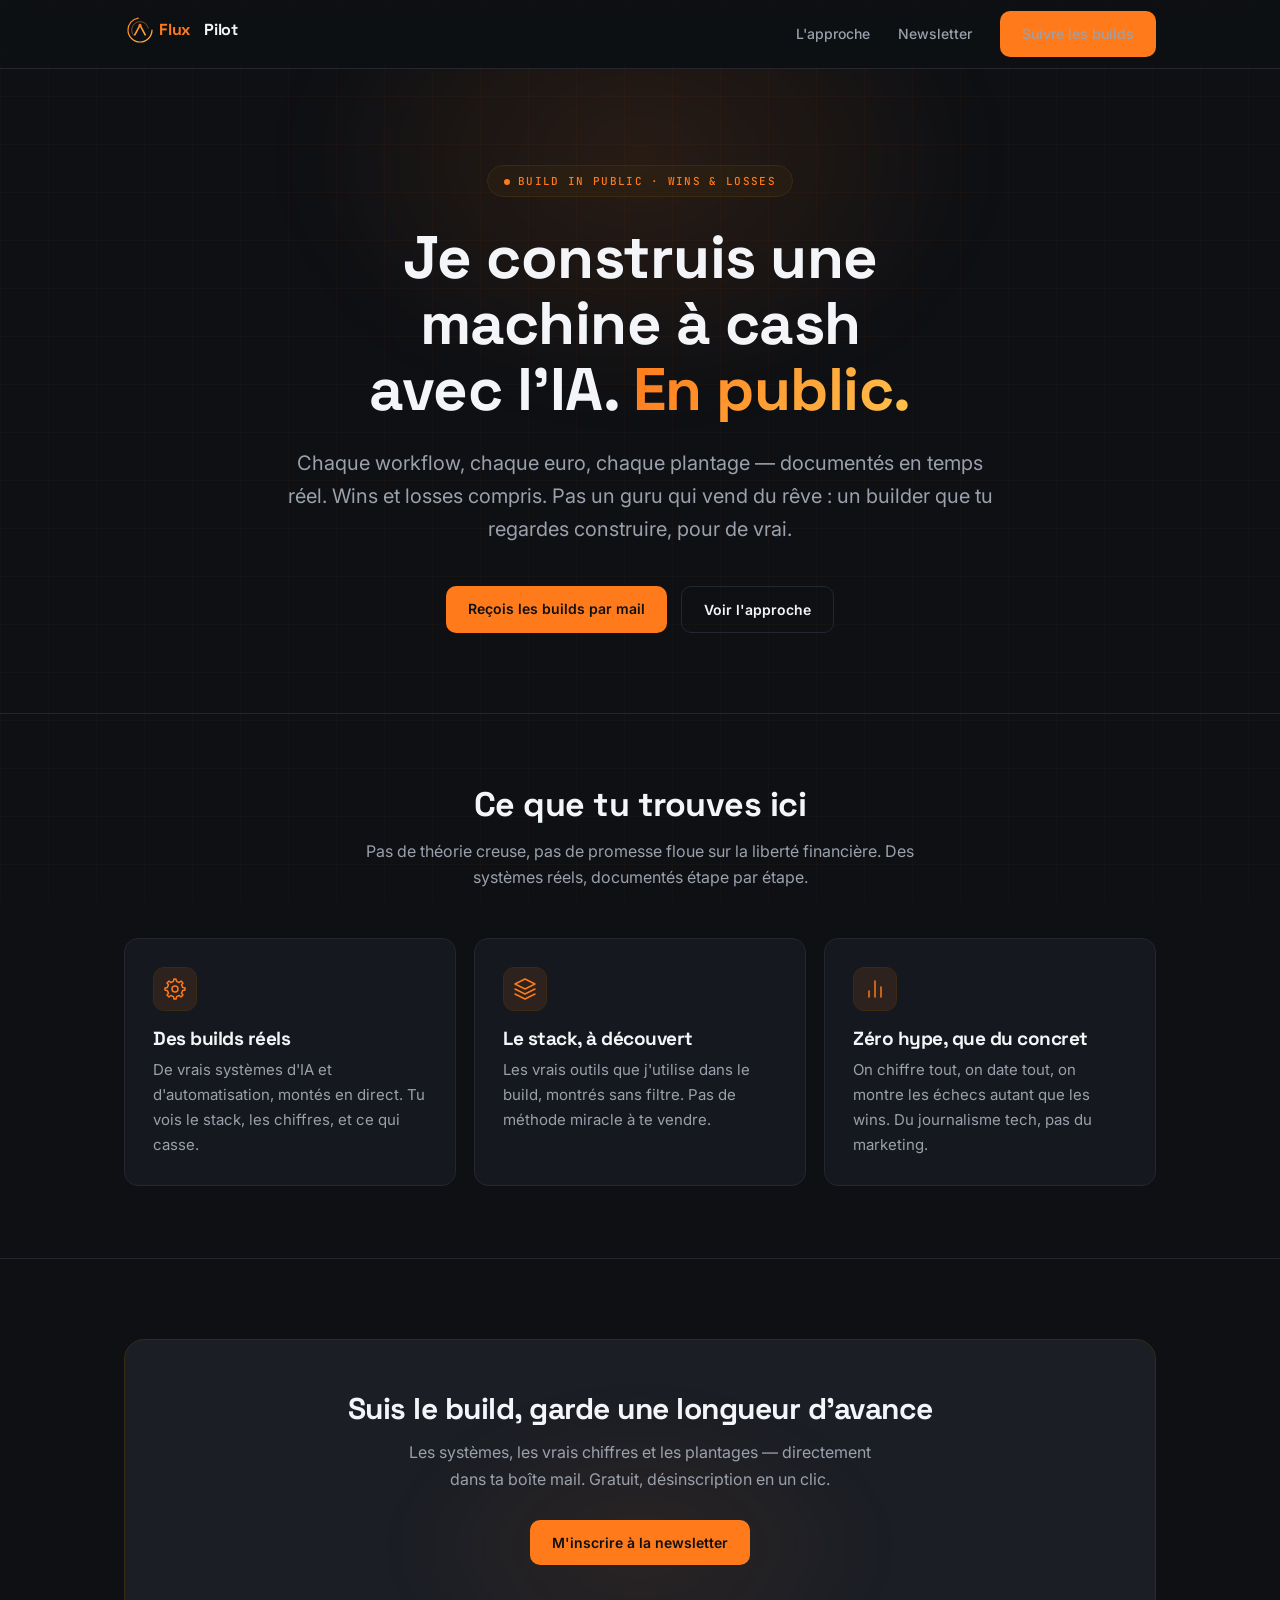
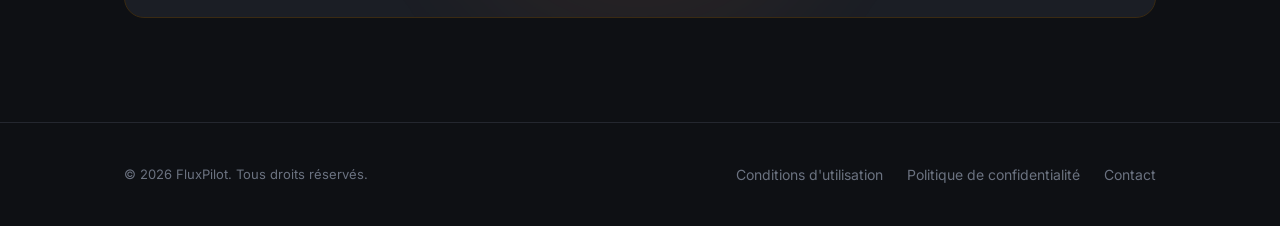
==== index.html @ 5d00cdc0 "FluxPilot landing — initial deploy" ====
<!DOCTYPE html>
<html lang="fr">
<head>
<meta charset="UTF-8">
<meta name="viewport" content="width=device-width, initial-scale=1.0">
<title>FluxPilot — l'IA et l'automatisation, en build-in-public</title>
<meta name="description" content="FluxPilot : je construis des systèmes d'IA et d'automatisation qui tournent tout seuls, en public. Workflows, revenus, erreurs — partagés en temps réel.">
<link rel="icon" href="assets/favicon.png">
<link rel="preconnect" href="https://fonts.googleapis.com">
<link rel="preconnect" href="https://fonts.gstatic.com" crossorigin>
<link href="https://fonts.googleapis.com/css2?family=Space+Grotesk:wght@600;700&family=Inter:ital,opsz,wght@0,14..32,400;0,14..32,500;0,14..32,600&family=JetBrains+Mono:wght@400;500&display=swap" rel="stylesheet">
<link rel="stylesheet" href="style.css">
</head>
<body>

<header>
  <div class="wrap nav">
    <a href="./" aria-label="FluxPilot">
      <svg width="176" height="32" viewBox="0 0 220 40" fill="none" xmlns="http://www.w3.org/2000/svg">
        <defs>
          <linearGradient id="fp-wlg" x1="0" y1="0" x2="40" y2="40" gradientUnits="userSpaceOnUse">
            <stop offset="0%" stop-color="#FF7A1A"/><stop offset="100%" stop-color="#FFC24D"/>
          </linearGradient>
        </defs>
        <circle cx="20" cy="20" r="15" stroke="url(#fp-wlg)" stroke-width="1.5" stroke-dasharray="68 26" stroke-linecap="round" fill="none"/>
        <circle cx="20" cy="20" r="10.5" stroke="url(#fp-wlg)" stroke-width="1" stroke-dasharray="38 28" stroke-linecap="round" fill="none" opacity="0.5" transform="rotate(140 20 20)"/>
        <path d="M13.5 26 L20 14 L26.5 26" stroke="url(#fp-wlg)" stroke-width="2" stroke-linecap="round" stroke-linejoin="round" fill="none"/>
        <circle cx="20" cy="14" r="1.8" fill="#FF7A1A"/>
        <text x="44" y="26" font-family="'Space Grotesk',sans-serif" font-size="20" font-weight="700" fill="#FF7A1A" letter-spacing="-0.3">Flux</text>
        <text x="100" y="26" font-family="'Space Grotesk',sans-serif" font-size="20" font-weight="700" fill="#F3F5F8" letter-spacing="-0.3">Pilot</text>
      </svg>
    </a>
    <nav class="nav-links">
      <a href="#approche" class="nav-approche">L'approche</a>
      <a href="#newsletter">Newsletter</a>
      <a class="btn" href="#newsletter">Suivre les builds</a>
    </nav>
  </div>
</header>

<main>
  <section class="hero">
    <div class="wrap">
      <span class="eyebrow"><span class="dot-pulse"></span>Build in public · wins &amp; losses</span>
      <h1>Je construis une machine à cash avec l'IA. <span class="grad">En public.</span></h1>
      <p class="sub">Chaque workflow, chaque euro, chaque plantage — documentés en temps réel. Wins et losses compris. Pas un guru qui vend du rêve&nbsp;: un builder que tu regardes construire, pour de vrai.</p>
      <div class="cta-row">
        <a class="btn" href="#newsletter">Reçois les builds par mail</a>
        <a class="btn btn-ghost" href="#approche">Voir l'approche</a>
      </div>
    </div>
  </section>

  <section class="block" id="approche">
    <div class="wrap">
      <div class="section-head">
        <h2>Ce que tu trouves ici</h2>
        <p>Pas de théorie creuse, pas de promesse floue sur la liberté financière. Des systèmes réels, documentés étape par étape.</p>
      </div>
      <div class="cards">
        <div class="card">
          <div class="ico">
            <svg viewBox="0 0 24 24" xmlns="http://www.w3.org/2000/svg" aria-hidden="true">
              <path d="M12 15a3 3 0 1 0 0-6 3 3 0 0 0 0 6Z"/>
              <path d="M19.622 10.395l-1.097-2.65L20 6l-2-2-1.735 1.483-2.707-1.113L12.935 2h-1.954l-.632 2.401-2.645 1.115L6 4 4 6l1.453 1.789-1.08 2.657L2 11v2l2.401.655L5.516 16.3 4 18l2 2 1.791-1.46 2.669 1.072L11 22h2l.641-2.41 2.662-1.136L18 20l2-2-1.464-1.803 1.087-2.668L22 13v-2l-2.378-.605Z"/>
            </svg>
          </div>
          <h3>Des builds réels</h3>
          <p>De vrais systèmes d'IA et d'automatisation, montés en direct. Tu vois le stack, les chiffres, et ce qui casse.</p>
        </div>
        <div class="card">
          <div class="ico">
            <svg viewBox="0 0 24 24" xmlns="http://www.w3.org/2000/svg" aria-hidden="true">
              <path d="M12 2L2 7l10 5 10-5-10-5Z"/>
              <path d="M2 17l10 5 10-5"/>
              <path d="M2 12l10 5 10-5"/>
            </svg>
          </div>
          <h3>Le stack, à découvert</h3>
          <p>Les vrais outils que j'utilise dans le build, montrés sans filtre. Pas de méthode miracle à te vendre.</p>
        </div>
        <div class="card">
          <div class="ico">
            <svg viewBox="0 0 24 24" xmlns="http://www.w3.org/2000/svg" aria-hidden="true">
              <path d="M18 20V10"/>
              <path d="M12 20V4"/>
              <path d="M6 20v-6"/>
            </svg>
          </div>
          <h3>Zéro hype, que du concret</h3>
          <p>On chiffre tout, on date tout, on montre les échecs autant que les wins. Du journalisme tech, pas du marketing.</p>
        </div>
      </div>
    </div>
  </section>

  <section class="block">
    <div class="wrap">
      <div class="news" id="newsletter">
        <h2>Suis le build, garde une longueur d'avance</h2>
        <p>Les systèmes, les vrais chiffres et les plantages — directement dans ta boîte mail. Gratuit, désinscription en un clic.</p>
        <a class="btn" href="https://jimmys-newsletter-4930be.beehiiv.com/subscribe">M'inscrire à la newsletter</a>
      </div>
    </div>
  </section>
</main>

<footer>
  <div class="wrap foot">
    <span class="copy">© 2026 FluxPilot. Tous droits réservés.</span>
    <nav class="foot-links">
      <a href="terms.html">Conditions d'utilisation</a>
      <a href="privacy.html">Politique de confidentialité</a>
      <a href="mailto:contact.fluxpilot@gmail.com">Contact</a>
    </nav>
  </div>
</footer>

</body>
</html>
---- style.css ----
/* ─── FluxPilot v2 — Dark + Orange futuriste ──────────────────────────────── */
/* JetBrains Mono est maintenant chargée via <link> dans le HTML — pas de @import ici */

:root{
  /* Fond & surfaces */
  --bg:#0E1014;
  --surface:#15181E;
  --surface-raised:#1B1E25;
  /* Bordures */
  --border:#24272F;
  --border-warm:#3A2A12;
  /* Orange */
  --accent:#FF7A1A;
  --accent-light:#FF9D4D;
  --amber:#FFC24D;
  /* Texte */
  --text-primary:#F3F5F8;
  --text-secondary:#9AA1AC;
  --text-tertiary:#6B7280;
  /* Layout */
  --maxw:1080px;
  --radius-card:14px;
  --radius-btn:10px;
}

*{box-sizing:border-box;margin:0;padding:0}
html{scroll-behavior:smooth}
body{
  background:var(--bg);
  color:var(--text-primary);
  font-family:'Inter',system-ui,sans-serif;
  font-size:16px;
  line-height:1.65;
  -webkit-font-smoothing:antialiased;
}
/* Grille globale persistante — position:fixed pour traverser toutes les sections */
body::before{
  content:"";
  position:fixed;
  inset:0;
  z-index:0;
  pointer-events:none;
  background-image:
    linear-gradient(rgba(255,122,26,.03) 1px,transparent 1px),
    linear-gradient(90deg,rgba(255,122,26,.03) 1px,transparent 1px);
  background-size:48px 48px;
}
/* Tout le contenu au-dessus de la grille */
header,main,footer{position:relative;z-index:1}
.wrap{max-width:var(--maxw);margin:0 auto;padding:0 24px}
h1,h2,h3{font-family:'Space Grotesk','Inter',sans-serif;line-height:1.1;letter-spacing:-0.5px}
a{color:var(--accent);text-decoration:none;transition:color .15s}
a:hover{color:var(--accent-light);opacity:1}

/* ─── Header ───────────────────────────────────────────────────────────────── */
header{
  position:sticky;top:0;z-index:10;
  background:rgba(14,16,20,.88);
  backdrop-filter:blur(12px);
  -webkit-backdrop-filter:blur(12px);
  border-bottom:1px solid var(--border);
}
.nav{display:flex;align-items:center;justify-content:space-between;height:68px}
.nav-links{display:flex;align-items:center;gap:28px}
.nav-links a{color:var(--text-secondary);font-size:14px;font-weight:500;transition:color .15s}
.nav-links a:hover{color:var(--text-primary)}

/* ─── Boutons ───────────────────────────────────────────────────────────────── */
.btn{
  display:inline-block;
  font-family:'Inter';font-weight:600;font-size:14px;
  padding:11px 22px;border-radius:var(--radius-btn);border:none;cursor:pointer;
  background:var(--accent);
  color:#0E1014;
  transition:transform .15s ease,box-shadow .15s ease,background .15s;
}
.btn:hover{
  background:var(--accent-light);
  color:#0E1014;
  transform:translateY(-1px);
  box-shadow:0 6px 28px rgba(255,122,26,.28);
  opacity:1;
}
.btn-ghost{
  background:transparent;
  border:1px solid var(--border);
  color:var(--text-primary);
}
.btn-ghost:hover{
  border-color:var(--accent);
  color:var(--accent);
  box-shadow:none;
  background:rgba(255,122,26,.06);
  transform:none;
}

/* ─── Hero ──────────────────────────────────────────────────────────────────── */
.hero{
  padding:96px 0 80px;
  text-align:center;
  position:relative;
  overflow:hidden;
}
/* Halo orange centré très subtil */
.hero::before{
  content:"";
  position:absolute;top:-160px;left:50%;
  transform:translateX(-50%);
  width:700px;height:500px;
  background:radial-gradient(closest-side,rgba(255,122,26,.12),transparent);
  filter:blur(32px);
  z-index:0;
  pointer-events:none;
}
.hero>*{position:relative;z-index:1}

/* Eyebrow — mono uppercase discret */
.eyebrow{
  display:inline-block;
  font-family:'JetBrains Mono','Space Mono',monospace;
  font-size:11px;font-weight:500;letter-spacing:.12em;text-transform:uppercase;
  color:var(--accent);
  border:1px solid var(--border-warm);
  border-radius:999px;
  padding:6px 16px;
  margin-bottom:28px;
  background:rgba(58,42,18,.3);
}

.hero h1{
  font-size:clamp(34px,6vw,60px);
  font-weight:700;
  max-width:14ch;
  margin:0 auto 24px;
}
.hero h1 .grad{
  background:linear-gradient(120deg,var(--accent),var(--amber));
  -webkit-background-clip:text;
  background-clip:text;
  -webkit-text-fill-color:transparent;
}
.hero p.sub{
  font-size:clamp(16px,2.4vw,20px);
  color:var(--text-secondary);
  max-width:56ch;
  margin:0 auto 40px;
}
.cta-row{display:flex;gap:14px;justify-content:center;flex-wrap:wrap}

/* ─── Point animé orange (détail futuriste sobre) ──────────────────────────── */
.dot-pulse{
  display:inline-block;
  width:6px;height:6px;border-radius:50%;
  background:var(--accent);
  margin-right:8px;
  vertical-align:middle;
  animation:pulse-dot 2.4s ease-in-out infinite;
}
@keyframes pulse-dot{
  0%,100%{opacity:1;transform:scale(1)}
  50%{opacity:.4;transform:scale(.7)}
}

/* ─── Sections ──────────────────────────────────────────────────────────────── */
section.block{padding:72px 0;border-top:1px solid var(--border)}
.section-head{text-align:center;max-width:60ch;margin:0 auto 48px}
.section-head h2{font-size:clamp(26px,4vw,34px);margin-bottom:14px}
.section-head p{color:var(--text-secondary)}

/* ─── Cards ─────────────────────────────────────────────────────────────────── */
.cards{display:grid;grid-template-columns:repeat(auto-fit,minmax(240px,1fr));gap:18px}
.card{
  background:var(--surface);
  border:1px solid var(--border);
  border-radius:var(--radius-card);
  padding:28px;
  transition:border-color .2s,box-shadow .2s;
}
.card:hover{
  border-color:var(--border-warm);
  box-shadow:0 0 0 1px rgba(255,122,26,.1),inset 0 1px 0 rgba(255,122,26,.04);
}
.card .ico{
  width:44px;height:44px;border-radius:11px;
  display:flex;align-items:center;justify-content:center;
  background:rgba(255,122,26,.1);
  border:1px solid var(--border-warm);
  margin-bottom:18px;
}
.card .ico svg{
  width:24px;height:24px;
  stroke:var(--accent);
  fill:none;
  stroke-width:1.5;
  stroke-linecap:round;
  stroke-linejoin:round;
  flex-shrink:0;
}
.card h3{font-size:19px;margin-bottom:8px}
.card p{color:var(--text-secondary);font-size:15px}

/* ─── Newsletter block ──────────────────────────────────────────────────────── */
.news{
  background:var(--surface-raised);
  border:1px solid var(--border-warm);
  border-radius:20px;
  padding:52px 36px;
  text-align:center;
  margin:8px 0;
  position:relative;
  overflow:hidden;
}
/* Subtil halo derrière le bloc */
.news::before{
  content:"";
  position:absolute;bottom:-80px;left:50%;
  transform:translateX(-50%);
  width:500px;height:300px;
  background:radial-gradient(closest-side,rgba(255,122,26,.07),transparent);
  filter:blur(24px);
  pointer-events:none;
}
.news>*{position:relative;z-index:1}
.news h2{font-size:clamp(24px,4vw,30px);margin-bottom:14px}
.news p{color:var(--text-secondary);max-width:48ch;margin:0 auto 28px}

/* ─── Footer ────────────────────────────────────────────────────────────────── */
footer{border-top:1px solid var(--border);padding:40px 0;margin-top:24px}
.foot{display:flex;align-items:center;justify-content:space-between;flex-wrap:wrap;gap:18px}
.foot-links{display:flex;gap:24px;flex-wrap:wrap}
.foot-links a{color:var(--text-tertiary);font-size:14px;transition:color .15s}
.foot-links a:hover{color:var(--text-secondary)}
.foot .copy{color:var(--text-tertiary);font-size:13px}

/* ─── Pages légales ─────────────────────────────────────────────────────────── */
.legal{padding:56px 0 72px;max-width:760px}
.legal h1{font-size:clamp(28px,5vw,40px);margin-bottom:8px}
.legal h2{font-size:21px;margin:36px 0 10px;color:var(--text-primary)}
.legal h3{font-size:17px;margin:22px 0 8px;color:var(--text-secondary)}
.legal p{color:var(--text-secondary);margin-bottom:12px}
.legal ul{color:var(--text-secondary);margin:0 0 14px 22px}
.legal li{margin-bottom:6px}
.legal a{color:var(--accent)}
.legal a:hover{color:var(--accent-light)}
.back{
  display:inline-flex;align-items:center;gap:6px;
  margin-bottom:28px;
  color:var(--text-tertiary);
  font-size:14px;
  transition:color .15s;
}
.back:hover{color:var(--accent)}

/* ─── Responsive ────────────────────────────────────────────────────────────── */
@media(max-width:640px){
  .nav-links{gap:16px}
  .news{padding:36px 20px}
  .hero{padding:72px 0 56px}
  section.block{padding:52px 0}
}
/* Nav mobile < 480px : masque le lien secondaire, réduit le gap */
@media(max-width:480px){
  .nav-links .nav-approche{display:none}
  .nav-links{gap:12px}
  .nav-links a{font-size:13px}
  .btn{font-size:13px;padding:9px 16px}
}
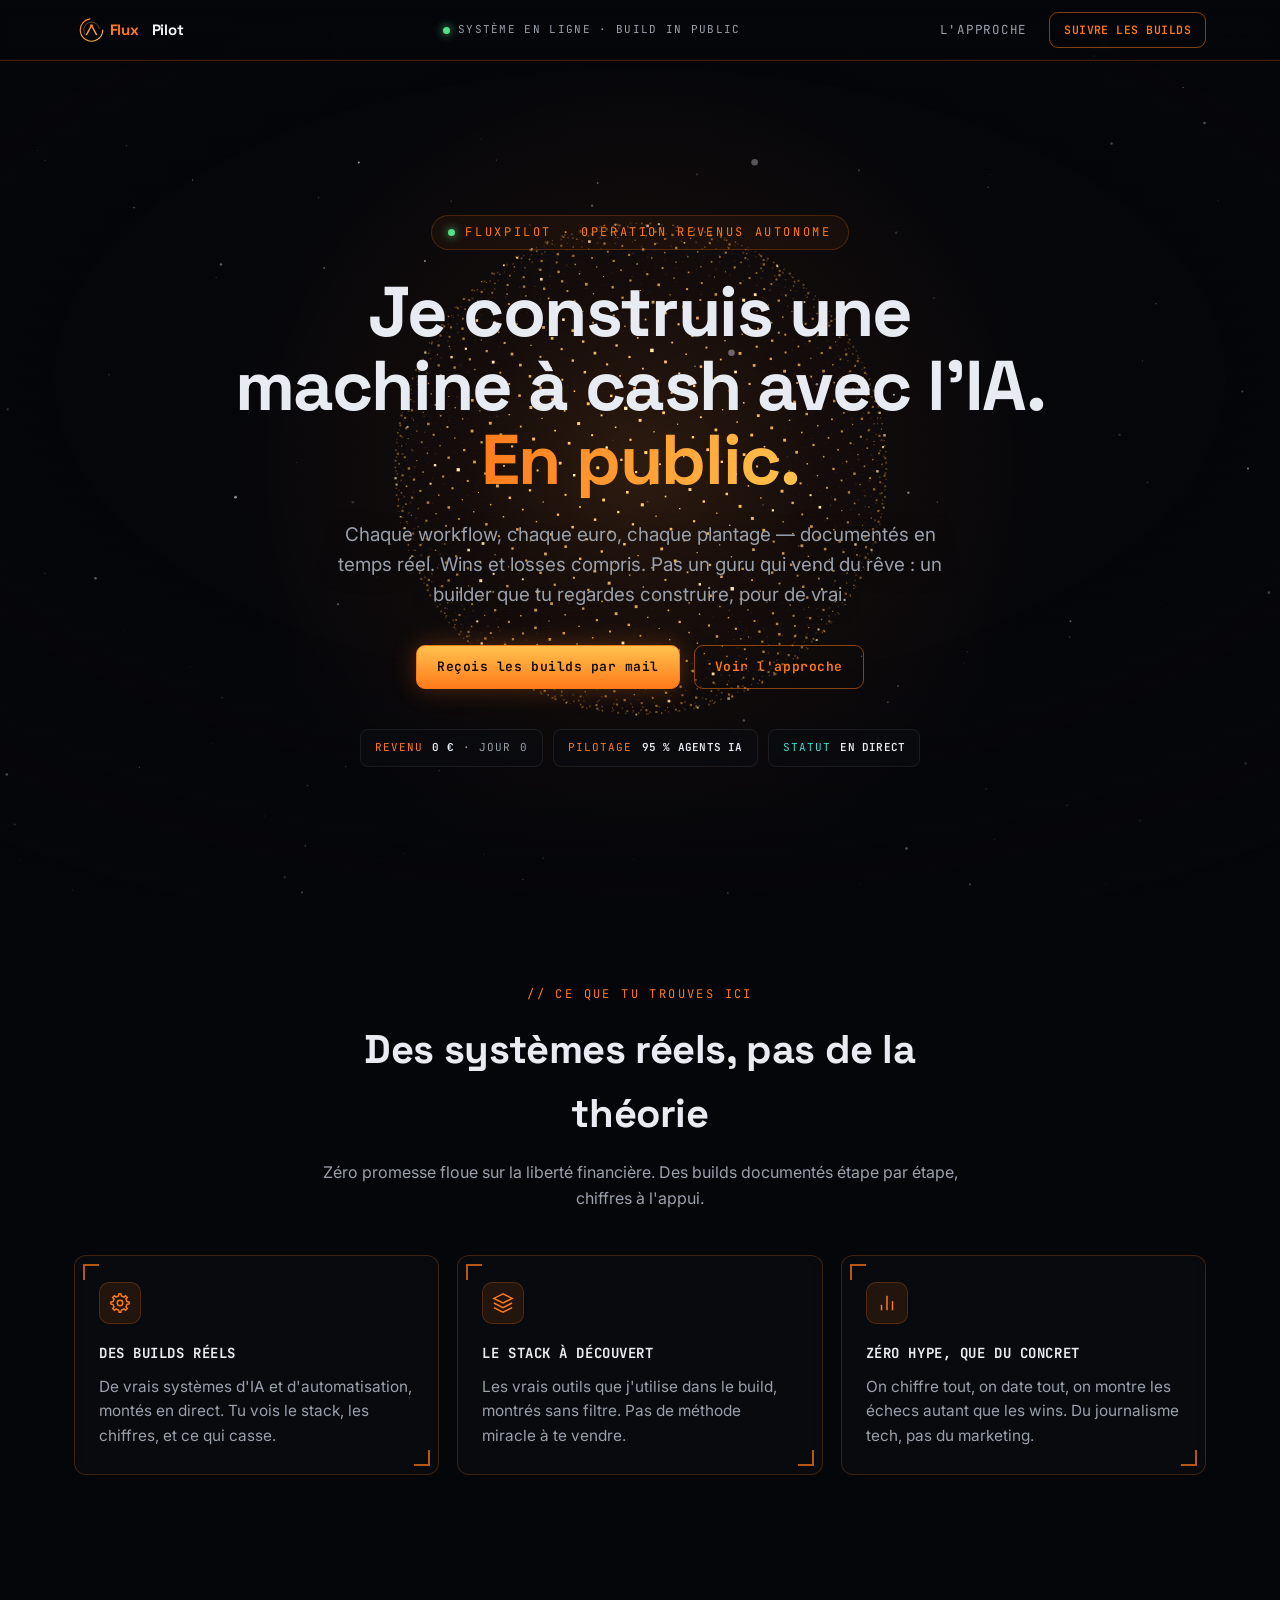
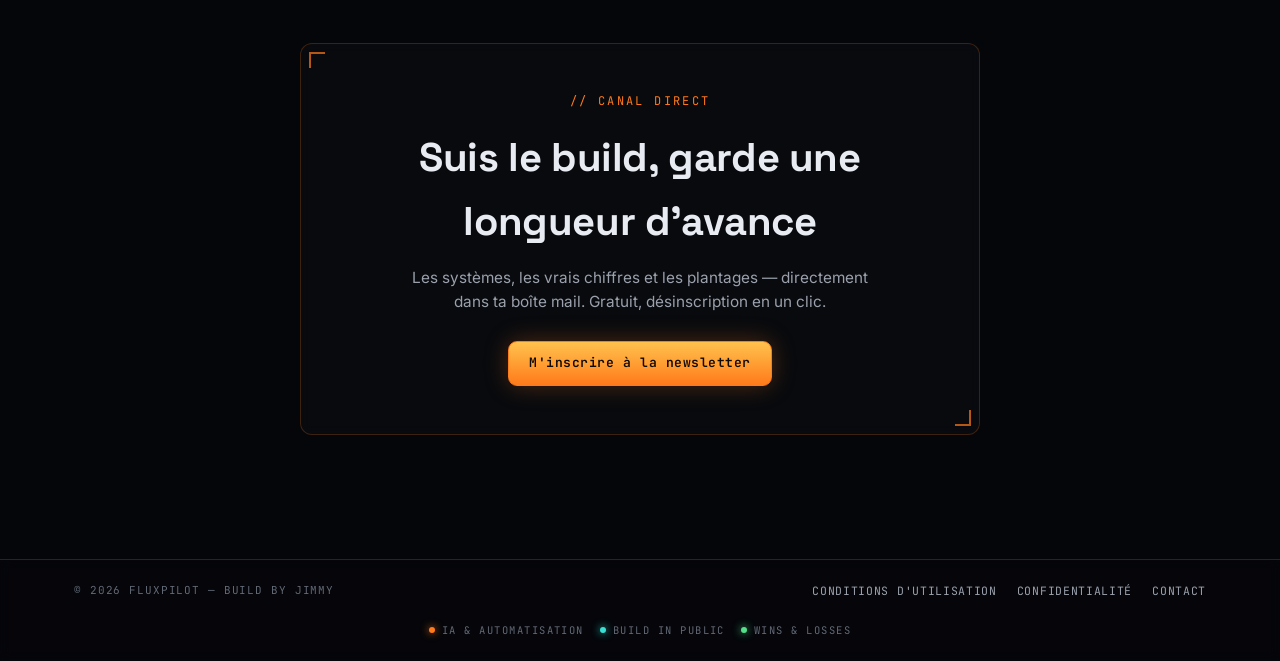
==== commit 59b3b0b2: "FluxPilot v3 — refonte DA Cortana (HUD JARVIS, orbe nuage de points 3D)" ====
--- a/index.html
+++ b/index.html
@@ -8,15 +8,18 @@
 <link rel="icon" href="assets/favicon.png">
 <link rel="preconnect" href="https://fonts.googleapis.com">
 <link rel="preconnect" href="https://fonts.gstatic.com" crossorigin>
-<link href="https://fonts.googleapis.com/css2?family=Space+Grotesk:wght@600;700&family=Inter:ital,opsz,wght@0,14..32,400;0,14..32,500;0,14..32,600&family=JetBrains+Mono:wght@400;500&display=swap" rel="stylesheet">
+<link href="https://fonts.googleapis.com/css2?family=Space+Grotesk:wght@600;700&family=Inter:opsz,wght@14..32,400;14..32,500;14..32,600&family=JetBrains+Mono:wght@400;500;600&display=swap" rel="stylesheet">
 <link rel="stylesheet" href="style.css">
 </head>
 <body>
 
+<canvas id="bg-orb" aria-hidden="true"></canvas>
+<div class="scanlines" aria-hidden="true"></div>
+
 <header>
   <div class="wrap nav">
-    <a href="./" aria-label="FluxPilot">
-      <svg width="176" height="32" viewBox="0 0 220 40" fill="none" xmlns="http://www.w3.org/2000/svg">
+    <a class="brand-tag" href="./" aria-label="FluxPilot">
+      <svg width="170" height="30" viewBox="0 0 220 40" fill="none" xmlns="http://www.w3.org/2000/svg">
         <defs>
           <linearGradient id="fp-wlg" x1="0" y1="0" x2="40" y2="40" gradientUnits="userSpaceOnUse">
             <stop offset="0%" stop-color="#FF7A1A"/><stop offset="100%" stop-color="#FFC24D"/>
@@ -30,10 +33,10 @@
         <text x="100" y="26" font-family="'Space Grotesk',sans-serif" font-size="20" font-weight="700" fill="#F3F5F8" letter-spacing="-0.3">Pilot</text>
       </svg>
     </a>
+    <span class="status-pill"><span class="dot"></span>Système en ligne · build in public</span>
     <nav class="nav-links">
       <a href="#approche" class="nav-approche">L'approche</a>
-      <a href="#newsletter">Newsletter</a>
-      <a class="btn" href="#newsletter">Suivre les builds</a>
+      <a class="btn btn-ghost btn-sm" href="#newsletter">Suivre les builds</a>
     </nav>
   </div>
 </header>
@@ -41,12 +44,17 @@
 <main>
   <section class="hero">
     <div class="wrap">
-      <span class="eyebrow"><span class="dot-pulse"></span>Build in public · wins &amp; losses</span>
+      <span class="eyebrow"><span class="dot-pulse"></span>FluxPilot · opération revenus autonome</span>
       <h1>Je construis une machine à cash avec l'IA. <span class="grad">En public.</span></h1>
       <p class="sub">Chaque workflow, chaque euro, chaque plantage — documentés en temps réel. Wins et losses compris. Pas un guru qui vend du rêve&nbsp;: un builder que tu regardes construire, pour de vrai.</p>
       <div class="cta-row">
         <a class="btn" href="#newsletter">Reçois les builds par mail</a>
         <a class="btn btn-ghost" href="#approche">Voir l'approche</a>
+      </div>
+      <div class="readout">
+        <span class="chip"><span class="k">REVENU</span> <b>0 €</b> · jour 0</span>
+        <span class="chip"><span class="k">PILOTAGE</span> <b>95 % agents IA</b></span>
+        <span class="chip cy"><span class="k">STATUT</span> <b>EN DIRECT</b></span>
       </div>
     </div>
   </section>
@@ -54,37 +62,34 @@
   <section class="block" id="approche">
     <div class="wrap">
       <div class="section-head">
-        <h2>Ce que tu trouves ici</h2>
-        <p>Pas de théorie creuse, pas de promesse floue sur la liberté financière. Des systèmes réels, documentés étape par étape.</p>
+        <span class="label">// ce que tu trouves ici</span>
+        <h2>Des systèmes réels, pas de la théorie</h2>
+        <p>Zéro promesse floue sur la liberté financière. Des builds documentés étape par étape, chiffres à l'appui.</p>
       </div>
       <div class="cards">
-        <div class="card">
+        <div class="panel">
           <div class="ico">
             <svg viewBox="0 0 24 24" xmlns="http://www.w3.org/2000/svg" aria-hidden="true">
-              <path d="M12 15a3 3 0 1 0 0-6 3 3 0 0 0 0 6Z"/>
-              <path d="M19.622 10.395l-1.097-2.65L20 6l-2-2-1.735 1.483-2.707-1.113L12.935 2h-1.954l-.632 2.401-2.645 1.115L6 4 4 6l1.453 1.789-1.08 2.657L2 11v2l2.401.655L5.516 16.3 4 18l2 2 1.791-1.46 2.669 1.072L11 22h2l.641-2.41 2.662-1.136L18 20l2-2-1.464-1.803 1.087-2.668L22 13v-2l-2.378-.605Z"/>
+              <circle cx="12" cy="12" r="3"/>
+              <path d="M19.6 10.4l-1.1-2.7L20 6l-2-2-1.7 1.5-2.7-1.1L12.9 2h-2l-.6 2.4-2.6 1.1L6 4 4 6l1.5 1.8-1.1 2.6L2 11v2l2.4.7L5.5 16.3 4 18l2 2 1.8-1.5 2.7 1.1L11 22h2l.6-2.4 2.7-1.1L18 20l2-2-1.5-1.8 1.1-2.7L22 13v-2z"/>
             </svg>
           </div>
           <h3>Des builds réels</h3>
           <p>De vrais systèmes d'IA et d'automatisation, montés en direct. Tu vois le stack, les chiffres, et ce qui casse.</p>
         </div>
-        <div class="card">
+        <div class="panel">
           <div class="ico">
             <svg viewBox="0 0 24 24" xmlns="http://www.w3.org/2000/svg" aria-hidden="true">
-              <path d="M12 2L2 7l10 5 10-5-10-5Z"/>
-              <path d="M2 17l10 5 10-5"/>
-              <path d="M2 12l10 5 10-5"/>
+              <path d="M12 2L2 7l10 5 10-5-10-5Z"/><path d="M2 17l10 5 10-5"/><path d="M2 12l10 5 10-5"/>
             </svg>
           </div>
-          <h3>Le stack, à découvert</h3>
+          <h3>Le stack à découvert</h3>
           <p>Les vrais outils que j'utilise dans le build, montrés sans filtre. Pas de méthode miracle à te vendre.</p>
         </div>
-        <div class="card">
+        <div class="panel">
           <div class="ico">
             <svg viewBox="0 0 24 24" xmlns="http://www.w3.org/2000/svg" aria-hidden="true">
-              <path d="M18 20V10"/>
-              <path d="M12 20V4"/>
-              <path d="M6 20v-6"/>
+              <path d="M18 20V10"/><path d="M12 20V4"/><path d="M6 20v-6"/>
             </svg>
           </div>
           <h3>Zéro hype, que du concret</h3>
@@ -94,9 +99,10 @@
     </div>
   </section>
 
-  <section class="block">
+  <section class="block" id="newsletter">
     <div class="wrap">
-      <div class="news" id="newsletter">
+      <div class="panel news">
+        <span class="label">// canal direct</span>
         <h2>Suis le build, garde une longueur d'avance</h2>
         <p>Les systèmes, les vrais chiffres et les plantages — directement dans ta boîte mail. Gratuit, désinscription en un clic.</p>
         <a class="btn" href="https://jimmys-newsletter-4930be.beehiiv.com/subscribe">M'inscrire à la newsletter</a>
@@ -106,15 +112,23 @@
 </main>
 
 <footer>
-  <div class="wrap foot">
-    <span class="copy">© 2026 FluxPilot. Tous droits réservés.</span>
-    <nav class="foot-links">
-      <a href="terms.html">Conditions d'utilisation</a>
-      <a href="privacy.html">Politique de confidentialité</a>
-      <a href="mailto:contact.fluxpilot@gmail.com">Contact</a>
-    </nav>
+  <div class="wrap">
+    <div class="foot">
+      <span class="copy">© 2026 FluxPilot — build by Jimmy</span>
+      <nav class="foot-links">
+        <a href="terms.html">Conditions d'utilisation</a>
+        <a href="privacy.html">Confidentialité</a>
+        <a href="mailto:contact.fluxpilot@gmail.com">Contact</a>
+      </nav>
+    </div>
+    <div class="channels">
+      <i><b class="c-or"></b>IA &amp; Automatisation</i>
+      <i><b class="c-cy"></b>Build in public</i>
+      <i><b class="c-gr"></b>Wins &amp; losses</i>
+    </div>
   </div>
 </footer>
 
+<script src="orb.js" defer></script>
 </body>
 </html>
--- a/style.css
+++ b/style.css
@@ -1,267 +1,162 @@
-/* ─── FluxPilot v2 — Dark + Orange futuriste ──────────────────────────────── */
-/* JetBrains Mono est maintenant chargée via <link> dans le HTML — pas de @import ici */
-
+/* FluxPilot — design system HUD (DA Cortana : JARVIS, orange sur noir profond) */
 :root{
-  /* Fond & surfaces */
-  --bg:#0E1014;
-  --surface:#15181E;
-  --surface-raised:#1B1E25;
-  /* Bordures */
-  --border:#24272F;
-  --border-warm:#3A2A12;
-  /* Orange */
-  --accent:#FF7A1A;
-  --accent-light:#FF9D4D;
-  --amber:#FFC24D;
-  /* Texte */
-  --text-primary:#F3F5F8;
-  --text-secondary:#9AA1AC;
-  --text-tertiary:#6B7280;
-  /* Layout */
-  --maxw:1080px;
-  --radius-card:14px;
-  --radius-btn:10px;
+  --bg:#05060a;
+  --panel:rgba(12,14,19,0.62);
+  --panel-solid:#0b0d12;
+  --orange:#ff7a1a;
+  --amber:#ffc24d;
+  --orange-dim:rgba(255,122,26,0.5);
+  --cyan:#39e0d2;
+  --red:#ff5252;
+  --green:#54e08a;
+  --text:#e8ebf1;
+  --muted:#9aa1ac;
+  --dim:#626a76;
+  --line:rgba(255,122,26,0.22);
+  --line-soft:rgba(255,255,255,0.07);
+  --mono:'JetBrains Mono',ui-monospace,'SFMono-Regular',Menlo,Consolas,monospace;
+  --disp:'Space Grotesk',var(--mono);
+  --body:'Inter',system-ui,sans-serif;
+  --maxw:1180px;
 }
 
-*{box-sizing:border-box;margin:0;padding:0}
+*{box-sizing:border-box}
 html{scroll-behavior:smooth}
 body{
-  background:var(--bg);
-  color:var(--text-primary);
-  font-family:'Inter',system-ui,sans-serif;
-  font-size:16px;
-  line-height:1.65;
-  -webkit-font-smoothing:antialiased;
-}
-/* Grille globale persistante — position:fixed pour traverser toutes les sections */
-body::before{
-  content:"";
-  position:fixed;
-  inset:0;
-  z-index:0;
-  pointer-events:none;
-  background-image:
-    linear-gradient(rgba(255,122,26,.03) 1px,transparent 1px),
-    linear-gradient(90deg,rgba(255,122,26,.03) 1px,transparent 1px);
-  background-size:48px 48px;
-}
-/* Tout le contenu au-dessus de la grille */
-header,main,footer{position:relative;z-index:1}
-.wrap{max-width:var(--maxw);margin:0 auto;padding:0 24px}
-h1,h2,h3{font-family:'Space Grotesk','Inter',sans-serif;line-height:1.1;letter-spacing:-0.5px}
-a{color:var(--accent);text-decoration:none;transition:color .15s}
-a:hover{color:var(--accent-light);opacity:1}
-
-/* ─── Header ───────────────────────────────────────────────────────────────── */
-header{
-  position:sticky;top:0;z-index:10;
-  background:rgba(14,16,20,.88);
-  backdrop-filter:blur(12px);
-  -webkit-backdrop-filter:blur(12px);
-  border-bottom:1px solid var(--border);
-}
-.nav{display:flex;align-items:center;justify-content:space-between;height:68px}
-.nav-links{display:flex;align-items:center;gap:28px}
-.nav-links a{color:var(--text-secondary);font-size:14px;font-weight:500;transition:color .15s}
-.nav-links a:hover{color:var(--text-primary)}
-
-/* ─── Boutons ───────────────────────────────────────────────────────────────── */
-.btn{
-  display:inline-block;
-  font-family:'Inter';font-weight:600;font-size:14px;
-  padding:11px 22px;border-radius:var(--radius-btn);border:none;cursor:pointer;
-  background:var(--accent);
-  color:#0E1014;
-  transition:transform .15s ease,box-shadow .15s ease,background .15s;
-}
-.btn:hover{
-  background:var(--accent-light);
-  color:#0E1014;
-  transform:translateY(-1px);
-  box-shadow:0 6px 28px rgba(255,122,26,.28);
-  opacity:1;
-}
-.btn-ghost{
-  background:transparent;
-  border:1px solid var(--border);
-  color:var(--text-primary);
-}
-.btn-ghost:hover{
-  border-color:var(--accent);
-  color:var(--accent);
-  box-shadow:none;
-  background:rgba(255,122,26,.06);
-  transform:none;
+  margin:0;background:var(--bg);color:var(--text);
+  font-family:var(--body);line-height:1.6;
+  -webkit-font-smoothing:antialiased;overflow-x:hidden;
 }
 
-/* ─── Hero ──────────────────────────────────────────────────────────────────── */
-.hero{
-  padding:96px 0 80px;
-  text-align:center;
-  position:relative;
-  overflow:hidden;
+/* fond animé (orbe + starfield) */
+#bg-orb{position:fixed;inset:0;width:100vw;height:100vh;z-index:0;display:block}
+/* léger vignettage pour la lisibilité du texte */
+body::before{
+  content:"";position:fixed;inset:0;z-index:1;pointer-events:none;
+  background:radial-gradient(120% 90% at 50% 42%,transparent 38%,rgba(5,6,10,0.62) 78%,rgba(5,6,10,0.92) 100%);
 }
-/* Halo orange centré très subtil */
-.hero::before{
-  content:"";
-  position:absolute;top:-160px;left:50%;
-  transform:translateX(-50%);
-  width:700px;height:500px;
-  background:radial-gradient(closest-side,rgba(255,122,26,.12),transparent);
-  filter:blur(32px);
-  z-index:0;
-  pointer-events:none;
+/* scanlines discrètes type HUD */
+.scanlines{position:fixed;inset:0;z-index:2;pointer-events:none;opacity:.35;
+  background:repeating-linear-gradient(to bottom,rgba(255,255,255,0.018) 0 1px,transparent 1px 3px);}
+
+main,header,footer{position:relative;z-index:3}
+.wrap{max-width:var(--maxw);margin:0 auto;padding:0 24px}
+
+a{color:var(--orange);text-decoration:none}
+a:hover{color:var(--amber)}
+
+/* ---------- TOP HUD BAR ---------- */
+header{position:sticky;top:0;z-index:20;backdrop-filter:blur(7px);
+  background:linear-gradient(180deg,rgba(5,6,10,0.82),rgba(5,6,10,0.32));
+  border-bottom:1px solid var(--line);}
+header .nav{display:flex;align-items:center;justify-content:space-between;height:60px;gap:18px}
+.brand-tag{display:flex;align-items:center;gap:10px}
+.status-pill{font-family:var(--mono);font-size:11px;letter-spacing:.12em;text-transform:uppercase;
+  color:var(--muted);display:none;align-items:center;gap:8px}
+.status-pill .dot{width:7px;height:7px;border-radius:50%;background:var(--green);
+  box-shadow:0 0 10px var(--green);animation:pulse 2.4s infinite}
+@media(min-width:860px){.status-pill{display:flex}}
+.nav-links{display:flex;align-items:center;gap:22px;font-family:var(--mono);
+  font-size:12.5px;letter-spacing:.06em;text-transform:uppercase}
+.nav-links a:not(.btn){color:var(--muted)}
+.nav-links a:not(.btn):hover{color:var(--text)}
+.nav-approche{display:none}
+@media(min-width:560px){.nav-approche{display:inline}}
+
+/* ---------- BOUTONS HUD ---------- */
+.btn{display:inline-flex;align-items:center;gap:9px;font-family:var(--mono);
+  font-size:13px;font-weight:600;letter-spacing:.04em;
+  padding:11px 20px;border-radius:9px;cursor:pointer;
+  color:#100a04;background:linear-gradient(180deg,var(--amber),var(--orange));
+  border:1px solid var(--orange);box-shadow:0 0 24px rgba(255,122,26,0.28);
+  transition:transform .15s ease,box-shadow .2s ease,background .2s}
+.btn:hover{transform:translateY(-1px);box-shadow:0 0 36px rgba(255,122,26,0.5);color:#100a04}
+.btn-ghost{background:transparent;color:var(--orange);
+  border:1px solid var(--orange-dim);box-shadow:none}
+.btn-ghost:hover{background:rgba(255,122,26,0.08);color:var(--amber);border-color:var(--orange)}
+.btn-sm{padding:8px 14px;font-size:11.5px}
+
+/* ---------- HERO ---------- */
+.hero{min-height:calc(100vh - 60px);display:flex;align-items:center;padding:60px 0 40px}
+.hero .wrap{text-align:center;max-width:880px}
+.eyebrow{font-family:var(--mono);font-size:12px;letter-spacing:.22em;text-transform:uppercase;
+  color:var(--orange);display:inline-flex;align-items:center;gap:10px;
+  padding:7px 16px;border:1px solid var(--line);border-radius:999px;
+  background:rgba(255,122,26,0.05)}
+.dot-pulse{width:7px;height:7px;border-radius:50%;background:var(--green);box-shadow:0 0 10px var(--green);animation:pulse 2.4s infinite}
+@keyframes pulse{0%,100%{opacity:1}50%{opacity:.35}}
+
+h1{font-family:var(--disp);font-weight:700;letter-spacing:-0.02em;line-height:1.05;
+  font-size:clamp(2.3rem,6vw,4.4rem);margin:26px 0 0}
+.grad{background:linear-gradient(100deg,var(--orange),var(--amber));
+  -webkit-background-clip:text;background-clip:text;-webkit-text-fill-color:transparent}
+.sub{color:var(--muted);font-size:clamp(1rem,1.6vw,1.18rem);max-width:620px;
+  margin:22px auto 0;text-shadow:0 2px 20px rgba(5,6,10,.8)}
+.cta-row{display:flex;gap:14px;justify-content:center;flex-wrap:wrap;margin-top:34px}
+
+/* bandeau de "readouts" type HUD sous le hero */
+.readout{display:flex;gap:10px;justify-content:center;flex-wrap:wrap;margin-top:40px}
+.chip{font-family:var(--mono);font-size:11px;letter-spacing:.1em;text-transform:uppercase;
+  color:var(--muted);background:var(--panel);border:1px solid var(--line-soft);
+  border-radius:8px;padding:9px 14px;display:flex;align-items:center;gap:9px;backdrop-filter:blur(4px)}
+.chip b{color:var(--text);font-weight:600;letter-spacing:.02em}
+.chip .k{color:var(--orange)}
+.chip.cy .k{color:var(--cyan)}
+
+/* ---------- SECTIONS ---------- */
+.block{padding:84px 0}
+.section-head{max-width:640px;margin:0 auto 44px;text-align:center}
+.label{font-family:var(--mono);font-size:12px;letter-spacing:.2em;text-transform:uppercase;color:var(--orange);display:block;margin-bottom:14px}
+h2{font-family:var(--disp);font-weight:700;font-size:clamp(1.7rem,3.4vw,2.5rem);letter-spacing:-0.01em;margin:0 0 14px}
+.section-head p{color:var(--muted);margin:0}
+
+/* ---------- PANNEAUX (brackets d'angle) ---------- */
+.cards{display:grid;grid-template-columns:repeat(auto-fit,minmax(258px,1fr));gap:18px}
+.panel{position:relative;background:var(--panel);border:1px solid var(--line);
+  border-radius:12px;padding:26px 24px;backdrop-filter:blur(6px);
+  transition:transform .2s ease,border-color .2s ease,box-shadow .2s ease}
+.panel:hover{transform:translateY(-3px);border-color:var(--orange-dim);box-shadow:0 14px 40px rgba(0,0,0,.5)}
+.panel::before,.panel::after{content:"";position:absolute;width:14px;height:14px;pointer-events:none}
+.panel::before{top:8px;left:8px;border-top:2px solid var(--orange);border-left:2px solid var(--orange);opacity:.7}
+.panel::after{bottom:8px;right:8px;border-bottom:2px solid var(--orange);border-right:2px solid var(--orange);opacity:.7}
+.panel .ico{width:42px;height:42px;border-radius:10px;display:grid;place-items:center;margin-bottom:18px;
+  background:rgba(255,122,26,0.1);border:1px solid var(--line)}
+.panel .ico svg{width:22px;height:22px;stroke:var(--orange);fill:none;stroke-width:1.6}
+.panel h3{font-family:var(--mono);font-size:14px;letter-spacing:.04em;text-transform:uppercase;margin:0 0 10px;color:var(--text)}
+.panel p{color:var(--muted);margin:0;font-size:.96rem}
+
+/* ---------- NEWSLETTER ---------- */
+.news{text-align:center;max-width:680px;margin:0 auto;padding:48px 32px}
+.news h2{margin-bottom:12px}
+.news p{color:var(--muted);margin:0 auto 26px;max-width:480px}
+
+/* ---------- FOOTER HUD ---------- */
+footer{border-top:1px solid var(--line);background:rgba(5,6,10,0.6);backdrop-filter:blur(6px);margin-top:40px}
+.foot{display:flex;align-items:center;justify-content:space-between;gap:16px;flex-wrap:wrap;padding:22px 0}
+.copy{font-family:var(--mono);font-size:11px;letter-spacing:.08em;color:var(--dim);text-transform:uppercase}
+.foot-links{display:flex;gap:20px;font-family:var(--mono);font-size:11.5px;letter-spacing:.06em;text-transform:uppercase}
+.foot-links a{color:var(--muted)}.foot-links a:hover{color:var(--orange)}
+.channels{font-family:var(--mono);font-size:10.5px;letter-spacing:.14em;text-transform:uppercase;
+  color:var(--dim);text-align:center;padding:0 0 22px;display:flex;gap:16px;justify-content:center;flex-wrap:wrap}
+.channels i{font-style:normal;display:inline-flex;align-items:center;gap:7px}
+.channels b{width:6px;height:6px;border-radius:50%;display:inline-block}
+.c-or{background:var(--orange);box-shadow:0 0 8px var(--orange)}
+.c-cy{background:var(--cyan);box-shadow:0 0 8px var(--cyan)}
+.c-gr{background:var(--green);box-shadow:0 0 8px var(--green)}
+
+/* ---------- PAGES LÉGALES ---------- */
+.legal{max-width:820px;padding-top:96px;padding-bottom:80px}
+.legal h1{font-family:var(--disp);font-size:clamp(1.8rem,4vw,2.6rem);margin:0 0 8px}
+.legal>p:first-of-type{color:var(--dim);font-family:var(--mono);font-size:12px;letter-spacing:.04em}
+.legal h2{font-size:1.18rem;margin:38px 0 10px;color:var(--orange);font-family:var(--mono);
+  letter-spacing:.03em;text-transform:uppercase;padding-top:18px;border-top:1px solid var(--line-soft)}
+.legal h3{font-family:var(--mono);font-size:.98rem;color:var(--text);margin:22px 0 6px;letter-spacing:.02em}
+.legal p,.legal li{color:var(--muted);font-size:.97rem}
+.legal ul{padding-left:20px}.legal li{margin:5px 0}
+.legal a{text-decoration:underline}
+
+@media(max-width:560px){
+  .wrap{padding:0 18px}
+  .block{padding:60px 0}
+  .foot{justify-content:center;text-align:center}
 }
-.hero>*{position:relative;z-index:1}
-
-/* Eyebrow — mono uppercase discret */
-.eyebrow{
-  display:inline-block;
-  font-family:'JetBrains Mono','Space Mono',monospace;
-  font-size:11px;font-weight:500;letter-spacing:.12em;text-transform:uppercase;
-  color:var(--accent);
-  border:1px solid var(--border-warm);
-  border-radius:999px;
-  padding:6px 16px;
-  margin-bottom:28px;
-  background:rgba(58,42,18,.3);
-}
-
-.hero h1{
-  font-size:clamp(34px,6vw,60px);
-  font-weight:700;
-  max-width:14ch;
-  margin:0 auto 24px;
-}
-.hero h1 .grad{
-  background:linear-gradient(120deg,var(--accent),var(--amber));
-  -webkit-background-clip:text;
-  background-clip:text;
-  -webkit-text-fill-color:transparent;
-}
-.hero p.sub{
-  font-size:clamp(16px,2.4vw,20px);
-  color:var(--text-secondary);
-  max-width:56ch;
-  margin:0 auto 40px;
-}
-.cta-row{display:flex;gap:14px;justify-content:center;flex-wrap:wrap}
-
-/* ─── Point animé orange (détail futuriste sobre) ──────────────────────────── */
-.dot-pulse{
-  display:inline-block;
-  width:6px;height:6px;border-radius:50%;
-  background:var(--accent);
-  margin-right:8px;
-  vertical-align:middle;
-  animation:pulse-dot 2.4s ease-in-out infinite;
-}
-@keyframes pulse-dot{
-  0%,100%{opacity:1;transform:scale(1)}
-  50%{opacity:.4;transform:scale(.7)}
-}
-
-/* ─── Sections ──────────────────────────────────────────────────────────────── */
-section.block{padding:72px 0;border-top:1px solid var(--border)}
-.section-head{text-align:center;max-width:60ch;margin:0 auto 48px}
-.section-head h2{font-size:clamp(26px,4vw,34px);margin-bottom:14px}
-.section-head p{color:var(--text-secondary)}
-
-/* ─── Cards ─────────────────────────────────────────────────────────────────── */
-.cards{display:grid;grid-template-columns:repeat(auto-fit,minmax(240px,1fr));gap:18px}
-.card{
-  background:var(--surface);
-  border:1px solid var(--border);
-  border-radius:var(--radius-card);
-  padding:28px;
-  transition:border-color .2s,box-shadow .2s;
-}
-.card:hover{
-  border-color:var(--border-warm);
-  box-shadow:0 0 0 1px rgba(255,122,26,.1),inset 0 1px 0 rgba(255,122,26,.04);
-}
-.card .ico{
-  width:44px;height:44px;border-radius:11px;
-  display:flex;align-items:center;justify-content:center;
-  background:rgba(255,122,26,.1);
-  border:1px solid var(--border-warm);
-  margin-bottom:18px;
-}
-.card .ico svg{
-  width:24px;height:24px;
-  stroke:var(--accent);
-  fill:none;
-  stroke-width:1.5;
-  stroke-linecap:round;
-  stroke-linejoin:round;
-  flex-shrink:0;
-}
-.card h3{font-size:19px;margin-bottom:8px}
-.card p{color:var(--text-secondary);font-size:15px}
-
-/* ─── Newsletter block ──────────────────────────────────────────────────────── */
-.news{
-  background:var(--surface-raised);
-  border:1px solid var(--border-warm);
-  border-radius:20px;
-  padding:52px 36px;
-  text-align:center;
-  margin:8px 0;
-  position:relative;
-  overflow:hidden;
-}
-/* Subtil halo derrière le bloc */
-.news::before{
-  content:"";
-  position:absolute;bottom:-80px;left:50%;
-  transform:translateX(-50%);
-  width:500px;height:300px;
-  background:radial-gradient(closest-side,rgba(255,122,26,.07),transparent);
-  filter:blur(24px);
-  pointer-events:none;
-}
-.news>*{position:relative;z-index:1}
-.news h2{font-size:clamp(24px,4vw,30px);margin-bottom:14px}
-.news p{color:var(--text-secondary);max-width:48ch;margin:0 auto 28px}
-
-/* ─── Footer ────────────────────────────────────────────────────────────────── */
-footer{border-top:1px solid var(--border);padding:40px 0;margin-top:24px}
-.foot{display:flex;align-items:center;justify-content:space-between;flex-wrap:wrap;gap:18px}
-.foot-links{display:flex;gap:24px;flex-wrap:wrap}
-.foot-links a{color:var(--text-tertiary);font-size:14px;transition:color .15s}
-.foot-links a:hover{color:var(--text-secondary)}
-.foot .copy{color:var(--text-tertiary);font-size:13px}
-
-/* ─── Pages légales ─────────────────────────────────────────────────────────── */
-.legal{padding:56px 0 72px;max-width:760px}
-.legal h1{font-size:clamp(28px,5vw,40px);margin-bottom:8px}
-.legal h2{font-size:21px;margin:36px 0 10px;color:var(--text-primary)}
-.legal h3{font-size:17px;margin:22px 0 8px;color:var(--text-secondary)}
-.legal p{color:var(--text-secondary);margin-bottom:12px}
-.legal ul{color:var(--text-secondary);margin:0 0 14px 22px}
-.legal li{margin-bottom:6px}
-.legal a{color:var(--accent)}
-.legal a:hover{color:var(--accent-light)}
-.back{
-  display:inline-flex;align-items:center;gap:6px;
-  margin-bottom:28px;
-  color:var(--text-tertiary);
-  font-size:14px;
-  transition:color .15s;
-}
-.back:hover{color:var(--accent)}
-
-/* ─── Responsive ────────────────────────────────────────────────────────────── */
-@media(max-width:640px){
-  .nav-links{gap:16px}
-  .news{padding:36px 20px}
-  .hero{padding:72px 0 56px}
-  section.block{padding:52px 0}
-}
-/* Nav mobile < 480px : masque le lien secondaire, réduit le gap */
-@media(max-width:480px){
-  .nav-links .nav-approche{display:none}
-  .nav-links{gap:12px}
-  .nav-links a{font-size:13px}
-  .btn{font-size:13px;padding:9px 16px}
-}
